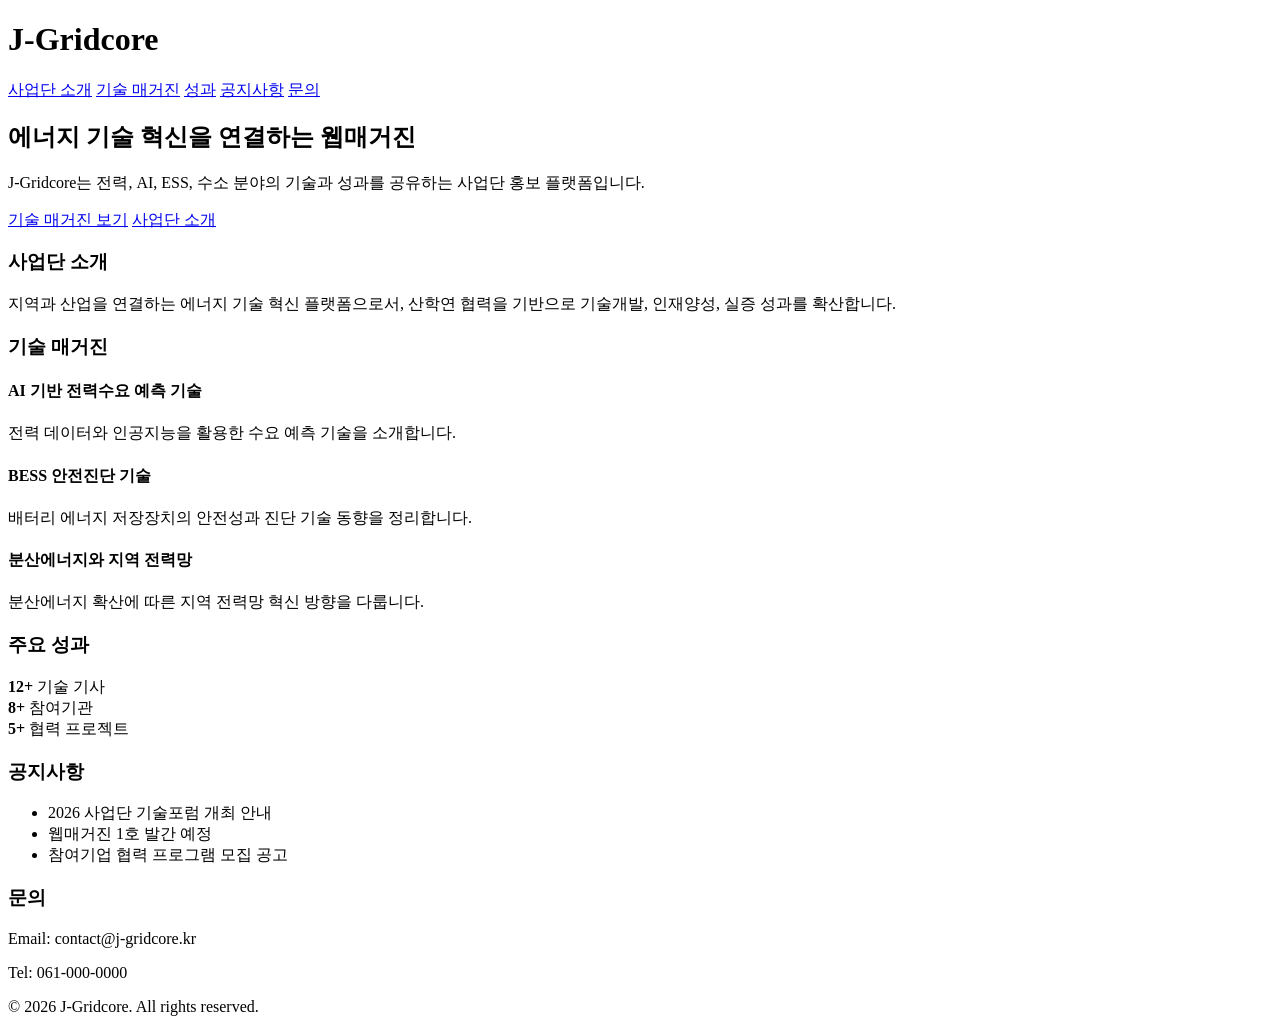
==== index.html @ 1a1f32cd "Create index.html" ====
<!DOCTYPE html>
<html lang="ko">
<head>
  <meta charset="UTF-8" />
  <meta name="viewport" content="width=device-width, initial-scale=1.0" />
  <title>J-Gridcore</title>
  <link rel="stylesheet" href="style.css" />
</head>
<body>
  <header class="site-header">
    <div class="container">
      <h1 class="logo">J-Gridcore</h1>
      <nav class="nav">
        <a href="#about">사업단 소개</a>
        <a href="#magazine">기술 매거진</a>
        <a href="#performance">성과</a>
        <a href="#notice">공지사항</a>
        <a href="#contact">문의</a>
      </nav>
    </div>
  </header>

  <section class="hero">
    <div class="container">
      <h2>에너지 기술 혁신을 연결하는 웹매거진</h2>
      <p>
        J-Gridcore는 전력, AI, ESS, 수소 분야의 기술과 성과를 공유하는
        사업단 홍보 플랫폼입니다.
      </p>
      <div class="hero-buttons">
        <a href="#magazine" class="btn">기술 매거진 보기</a>
        <a href="#about" class="btn btn-outline">사업단 소개</a>
      </div>
    </div>
  </section>

  <section id="about" class="section">
    <div class="container">
      <h3>사업단 소개</h3>
      <p>
        지역과 산업을 연결하는 에너지 기술 혁신 플랫폼으로서,
        산학연 협력을 기반으로 기술개발, 인재양성, 실증 성과를 확산합니다.
      </p>
    </div>
  </section>

  <section id="magazine" class="section gray">
    <div class="container">
      <h3>기술 매거진</h3>
      <div class="card-grid">
        <article class="card">
          <h4>AI 기반 전력수요 예측 기술</h4>
          <p>전력 데이터와 인공지능을 활용한 수요 예측 기술을 소개합니다.</p>
        </article>
        <article class="card">
          <h4>BESS 안전진단 기술</h4>
          <p>배터리 에너지 저장장치의 안전성과 진단 기술 동향을 정리합니다.</p>
        </article>
        <article class="card">
          <h4>분산에너지와 지역 전력망</h4>
          <p>분산에너지 확산에 따른 지역 전력망 혁신 방향을 다룹니다.</p>
        </article>
      </div>
    </div>
  </section>

  <section id="performance" class="section">
    <div class="container">
      <h3>주요 성과</h3>
      <div class="stats">
        <div class="stat">
          <strong>12+</strong>
          <span>기술 기사</span>
        </div>
        <div class="stat">
          <strong>8+</strong>
          <span>참여기관</span>
        </div>
        <div class="stat">
          <strong>5+</strong>
          <span>협력 프로젝트</span>
        </div>
      </div>
    </div>
  </section>

  <section id="notice" class="section gray">
    <div class="container">
      <h3>공지사항</h3>
      <ul class="notice-list">
        <li>2026 사업단 기술포럼 개최 안내</li>
        <li>웹매거진 1호 발간 예정</li>
        <li>참여기업 협력 프로그램 모집 공고</li>
      </ul>
    </div>
  </section>

  <section id="contact" class="section">
    <div class="container">
      <h3>문의</h3>
      <p>Email: contact@j-gridcore.kr</p>
      <p>Tel: 061-000-0000</p>
    </div>
  </section>

  <footer class="site-footer">
    <div class="container">
      <p>© 2026 J-Gridcore. All rights reserved.</p>
    </div>
  </footer>

  <script src="script.js"></script>
</body>
</html>
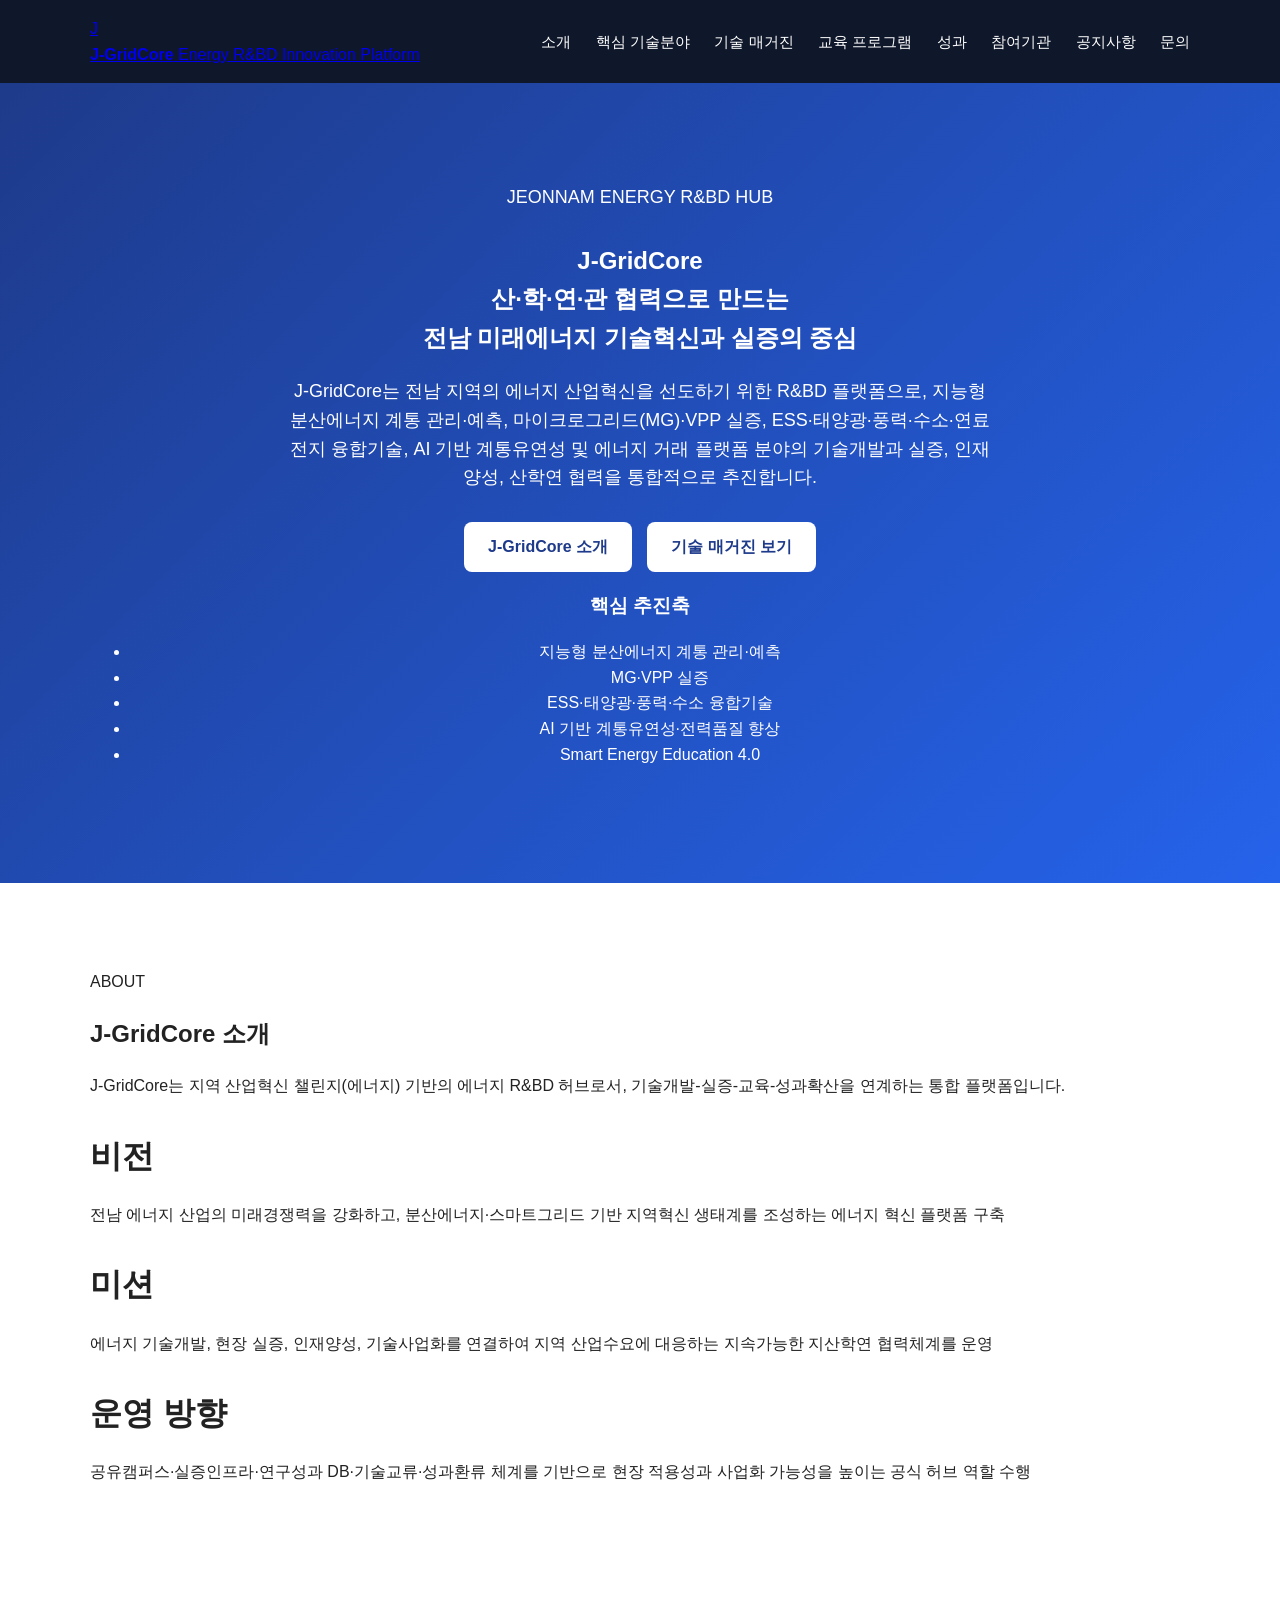
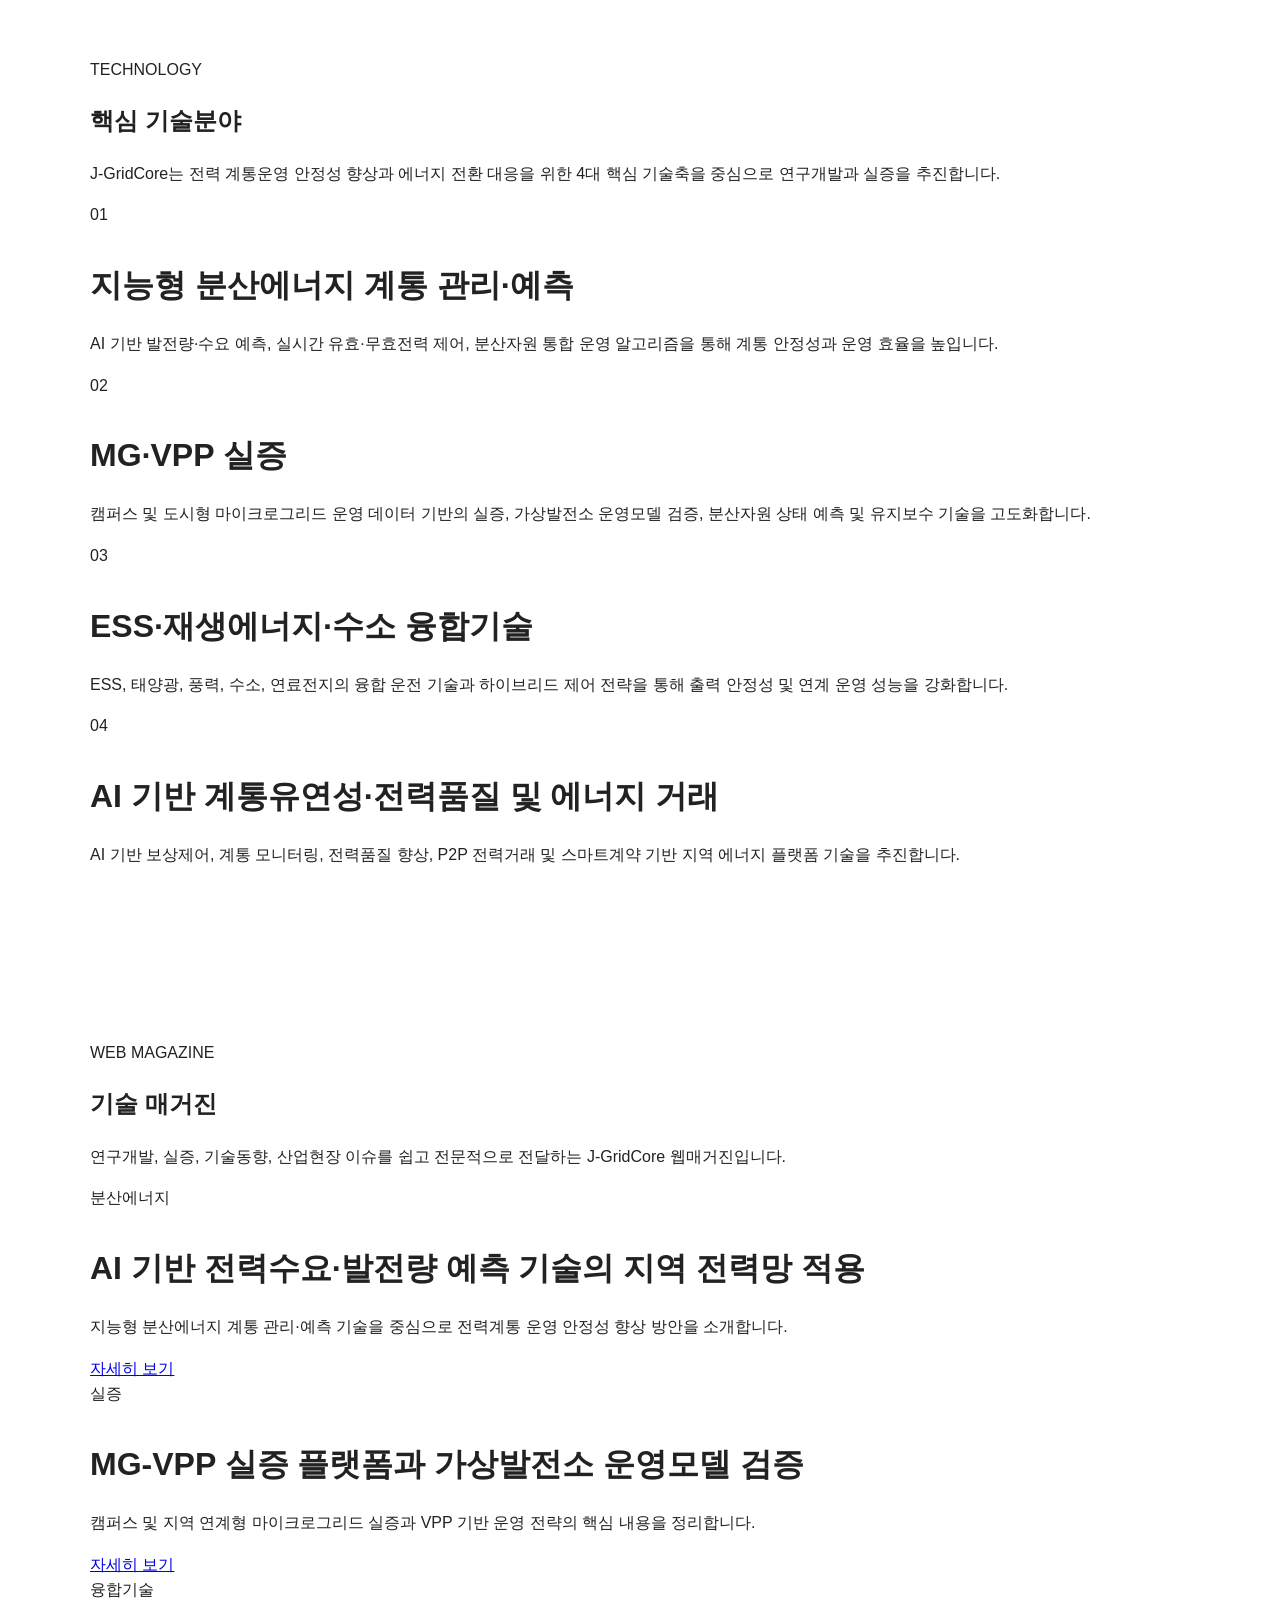
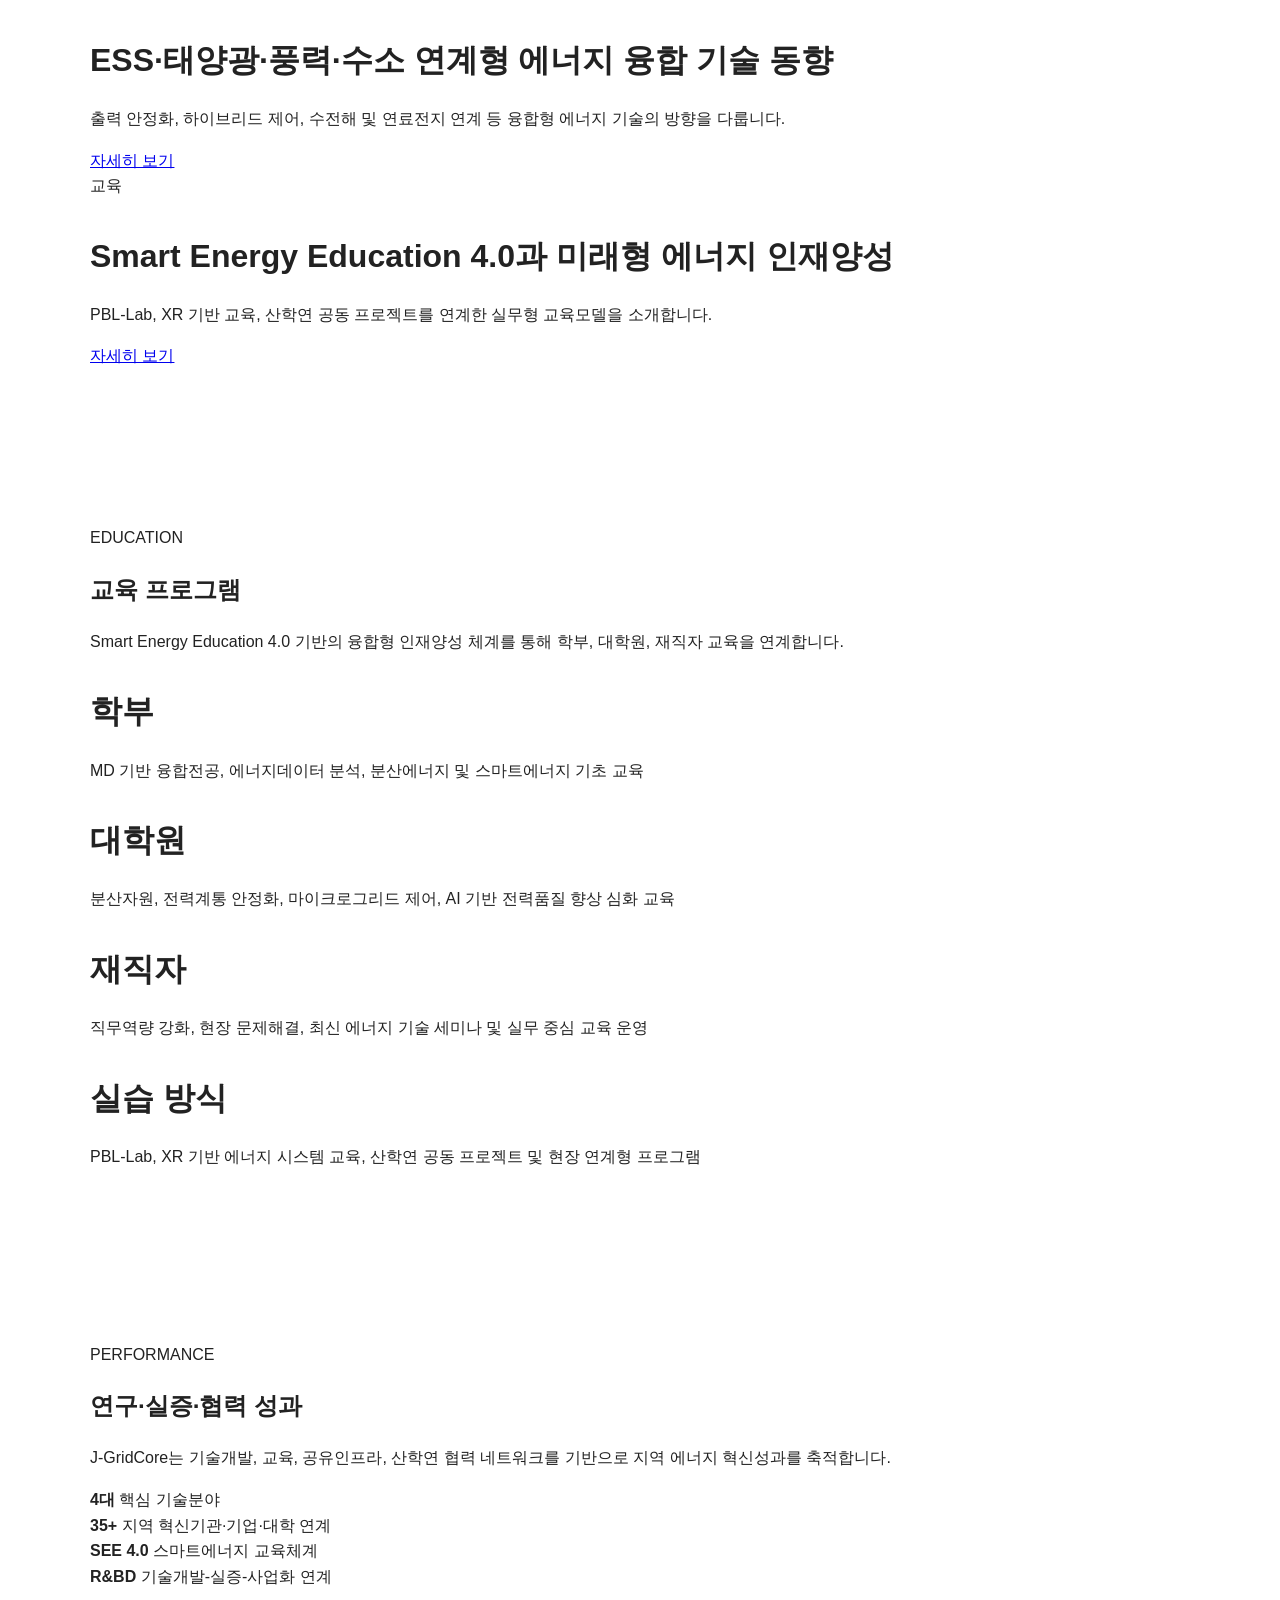
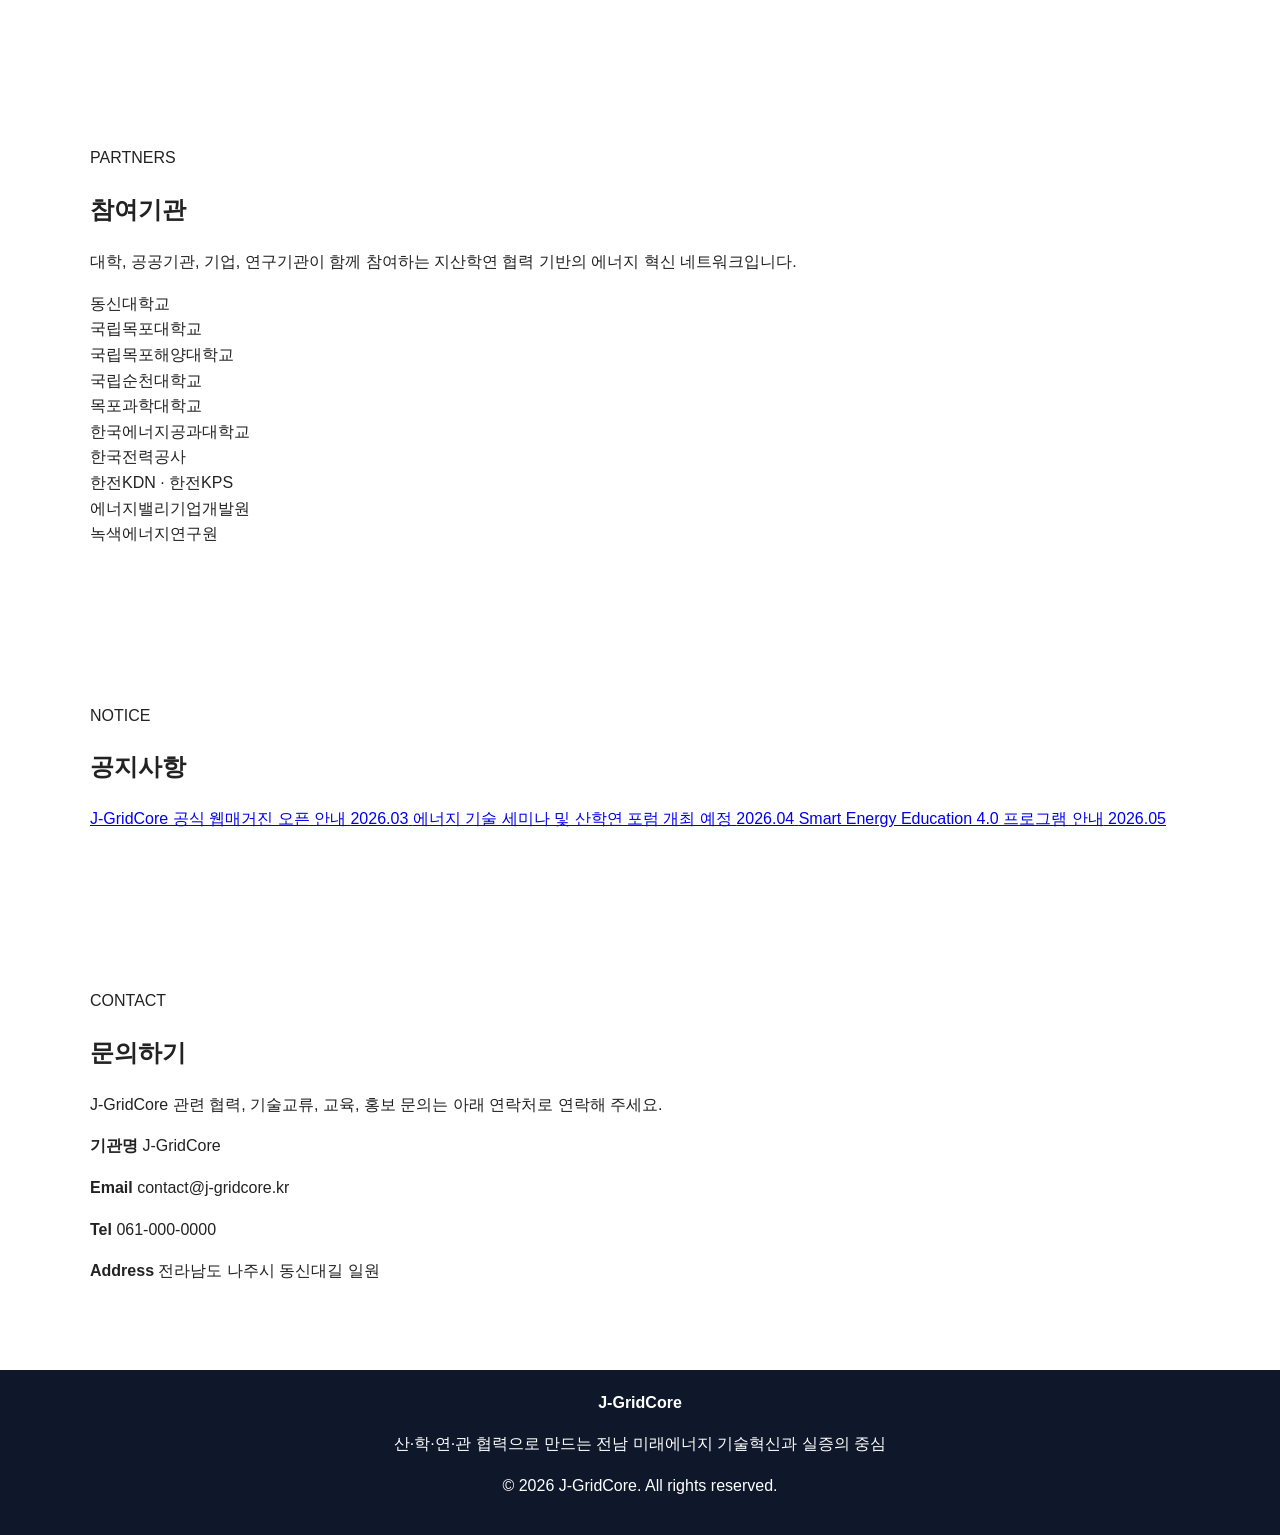
==== commit bb7c2e49: "Update index.html" ====
--- a/index.html
+++ b/index.html
@@ -3,112 +3,357 @@
 <head>
   <meta charset="UTF-8" />
   <meta name="viewport" content="width=device-width, initial-scale=1.0" />
-  <title>J-Gridcore</title>
+  <title>J-GridCore</title>
+  <meta
+    name="description"
+    content="J-GridCore는 산·학·연·관 협력으로 전남 미래에너지 기술혁신과 실증을 추진하는 에너지 R&BD 혁신 플랫폼입니다."
+  />
   <link rel="stylesheet" href="style.css" />
 </head>
 <body>
   <header class="site-header">
-    <div class="container">
-      <h1 class="logo">J-Gridcore</h1>
+    <div class="container header-inner">
+      <a href="#" class="brand">
+        <span class="brand-mark">J</span>
+        <div class="brand-text">
+          <strong>J-GridCore</strong>
+          <span>Energy R&BD Innovation Platform</span>
+        </div>
+      </a>
+
       <nav class="nav">
-        <a href="#about">사업단 소개</a>
+        <a href="#about">소개</a>
+        <a href="#technology">핵심 기술분야</a>
         <a href="#magazine">기술 매거진</a>
+        <a href="#education">교육 프로그램</a>
         <a href="#performance">성과</a>
+        <a href="#partners">참여기관</a>
         <a href="#notice">공지사항</a>
         <a href="#contact">문의</a>
       </nav>
     </div>
   </header>
 
-  <section class="hero">
-    <div class="container">
-      <h2>에너지 기술 혁신을 연결하는 웹매거진</h2>
-      <p>
-        J-Gridcore는 전력, AI, ESS, 수소 분야의 기술과 성과를 공유하는
-        사업단 홍보 플랫폼입니다.
-      </p>
-      <div class="hero-buttons">
-        <a href="#magazine" class="btn">기술 매거진 보기</a>
-        <a href="#about" class="btn btn-outline">사업단 소개</a>
-      </div>
-    </div>
-  </section>
-
-  <section id="about" class="section">
-    <div class="container">
-      <h3>사업단 소개</h3>
-      <p>
-        지역과 산업을 연결하는 에너지 기술 혁신 플랫폼으로서,
-        산학연 협력을 기반으로 기술개발, 인재양성, 실증 성과를 확산합니다.
-      </p>
-    </div>
-  </section>
-
-  <section id="magazine" class="section gray">
-    <div class="container">
-      <h3>기술 매거진</h3>
-      <div class="card-grid">
-        <article class="card">
-          <h4>AI 기반 전력수요 예측 기술</h4>
-          <p>전력 데이터와 인공지능을 활용한 수요 예측 기술을 소개합니다.</p>
-        </article>
-        <article class="card">
-          <h4>BESS 안전진단 기술</h4>
-          <p>배터리 에너지 저장장치의 안전성과 진단 기술 동향을 정리합니다.</p>
-        </article>
-        <article class="card">
-          <h4>분산에너지와 지역 전력망</h4>
-          <p>분산에너지 확산에 따른 지역 전력망 혁신 방향을 다룹니다.</p>
-        </article>
-      </div>
-    </div>
-  </section>
-
-  <section id="performance" class="section">
-    <div class="container">
-      <h3>주요 성과</h3>
-      <div class="stats">
-        <div class="stat">
-          <strong>12+</strong>
-          <span>기술 기사</span>
-        </div>
-        <div class="stat">
-          <strong>8+</strong>
-          <span>참여기관</span>
-        </div>
-        <div class="stat">
-          <strong>5+</strong>
-          <span>협력 프로젝트</span>
-        </div>
-      </div>
-    </div>
-  </section>
-
-  <section id="notice" class="section gray">
-    <div class="container">
-      <h3>공지사항</h3>
-      <ul class="notice-list">
-        <li>2026 사업단 기술포럼 개최 안내</li>
-        <li>웹매거진 1호 발간 예정</li>
-        <li>참여기업 협력 프로그램 모집 공고</li>
-      </ul>
-    </div>
-  </section>
-
-  <section id="contact" class="section">
-    <div class="container">
-      <h3>문의</h3>
-      <p>Email: contact@j-gridcore.kr</p>
-      <p>Tel: 061-000-0000</p>
-    </div>
-  </section>
+  <main>
+    <section class="hero">
+      <div class="container hero-grid">
+        <div class="hero-copy">
+          <p class="eyebrow">JEONNAM ENERGY R&BD HUB</p>
+          <h1>
+            <span>J-GridCore</span><br />
+            산·학·연·관 협력으로 만드는<br />
+            전남 미래에너지 기술혁신과 실증의 중심
+          </h1>
+          <p class="hero-desc">
+            J-GridCore는 전남 지역의 에너지 산업혁신을 선도하기 위한 R&BD 플랫폼으로,
+            지능형 분산에너지 계통 관리·예측, 마이크로그리드(MG)·VPP 실증,
+            ESS·태양광·풍력·수소·연료전지 융합기술, AI 기반 계통유연성 및 에너지 거래 플랫폼 분야의
+            기술개발과 실증, 인재양성, 산학연 협력을 통합적으로 추진합니다.
+          </p>
+
+          <div class="hero-buttons">
+            <a href="#about" class="btn btn-primary">J-GridCore 소개</a>
+            <a href="#magazine" class="btn btn-secondary">기술 매거진 보기</a>
+          </div>
+        </div>
+
+        <div class="hero-panel">
+          <div class="hero-card">
+            <h3>핵심 추진축</h3>
+            <ul>
+              <li>지능형 분산에너지 계통 관리·예측</li>
+              <li>MG·VPP 실증</li>
+              <li>ESS·태양광·풍력·수소 융합기술</li>
+              <li>AI 기반 계통유연성·전력품질 향상</li>
+              <li>Smart Energy Education 4.0</li>
+            </ul>
+          </div>
+        </div>
+      </div>
+    </section>
+
+    <section id="about" class="section">
+      <div class="container">
+        <div class="section-head">
+          <p class="section-label">ABOUT</p>
+          <h2>J-GridCore 소개</h2>
+          <p class="section-desc">
+            J-GridCore는 지역 산업혁신 챌린지(에너지) 기반의 에너지 R&BD 허브로서,
+            기술개발-실증-교육-성과확산을 연계하는 통합 플랫폼입니다.
+          </p>
+        </div>
+
+        <div class="about-grid">
+          <article class="info-card">
+            <h3>비전</h3>
+            <p>
+              전남 에너지 산업의 미래경쟁력을 강화하고, 분산에너지·스마트그리드 기반
+              지역혁신 생태계를 조성하는 에너지 혁신 플랫폼 구축
+            </p>
+          </article>
+
+          <article class="info-card">
+            <h3>미션</h3>
+            <p>
+              에너지 기술개발, 현장 실증, 인재양성, 기술사업화를 연결하여
+              지역 산업수요에 대응하는 지속가능한 지산학연 협력체계를 운영
+            </p>
+          </article>
+
+          <article class="info-card">
+            <h3>운영 방향</h3>
+            <p>
+              공유캠퍼스·실증인프라·연구성과 DB·기술교류·성과환류 체계를 기반으로
+              현장 적용성과 사업화 가능성을 높이는 공식 허브 역할 수행
+            </p>
+          </article>
+        </div>
+      </div>
+    </section>
+
+    <section id="technology" class="section section-muted">
+      <div class="container">
+        <div class="section-head">
+          <p class="section-label">TECHNOLOGY</p>
+          <h2>핵심 기술분야</h2>
+          <p class="section-desc">
+            J-GridCore는 전력 계통운영 안정성 향상과 에너지 전환 대응을 위한 4대 핵심 기술축을 중심으로
+            연구개발과 실증을 추진합니다.
+          </p>
+        </div>
+
+        <div class="tech-grid">
+          <article class="tech-card">
+            <span class="tech-number">01</span>
+            <h3>지능형 분산에너지 계통 관리·예측</h3>
+            <p>
+              AI 기반 발전량·수요 예측, 실시간 유효·무효전력 제어, 분산자원 통합 운영 알고리즘을 통해
+              계통 안정성과 운영 효율을 높입니다.
+            </p>
+          </article>
+
+          <article class="tech-card">
+            <span class="tech-number">02</span>
+            <h3>MG·VPP 실증</h3>
+            <p>
+              캠퍼스 및 도시형 마이크로그리드 운영 데이터 기반의 실증, 가상발전소 운영모델 검증,
+              분산자원 상태 예측 및 유지보수 기술을 고도화합니다.
+            </p>
+          </article>
+
+          <article class="tech-card">
+            <span class="tech-number">03</span>
+            <h3>ESS·재생에너지·수소 융합기술</h3>
+            <p>
+              ESS, 태양광, 풍력, 수소, 연료전지의 융합 운전 기술과 하이브리드 제어 전략을 통해
+              출력 안정성 및 연계 운영 성능을 강화합니다.
+            </p>
+          </article>
+
+          <article class="tech-card">
+            <span class="tech-number">04</span>
+            <h3>AI 기반 계통유연성·전력품질 및 에너지 거래</h3>
+            <p>
+              AI 기반 보상제어, 계통 모니터링, 전력품질 향상, P2P 전력거래 및 스마트계약 기반
+              지역 에너지 플랫폼 기술을 추진합니다.
+            </p>
+          </article>
+        </div>
+      </div>
+    </section>
+
+    <section id="magazine" class="section">
+      <div class="container">
+        <div class="section-head">
+          <p class="section-label">WEB MAGAZINE</p>
+          <h2>기술 매거진</h2>
+          <p class="section-desc">
+            연구개발, 실증, 기술동향, 산업현장 이슈를 쉽고 전문적으로 전달하는 J-GridCore 웹매거진입니다.
+          </p>
+        </div>
+
+        <div class="article-grid">
+          <article class="article-card">
+            <span class="tag">분산에너지</span>
+            <h3>AI 기반 전력수요·발전량 예측 기술의 지역 전력망 적용</h3>
+            <p>
+              지능형 분산에너지 계통 관리·예측 기술을 중심으로 전력계통 운영 안정성 향상 방안을 소개합니다.
+            </p>
+            <a href="#">자세히 보기</a>
+          </article>
+
+          <article class="article-card">
+            <span class="tag">실증</span>
+            <h3>MG-VPP 실증 플랫폼과 가상발전소 운영모델 검증</h3>
+            <p>
+              캠퍼스 및 지역 연계형 마이크로그리드 실증과 VPP 기반 운영 전략의 핵심 내용을 정리합니다.
+            </p>
+            <a href="#">자세히 보기</a>
+          </article>
+
+          <article class="article-card">
+            <span class="tag">융합기술</span>
+            <h3>ESS·태양광·풍력·수소 연계형 에너지 융합 기술 동향</h3>
+            <p>
+              출력 안정화, 하이브리드 제어, 수전해 및 연료전지 연계 등 융합형 에너지 기술의 방향을 다룹니다.
+            </p>
+            <a href="#">자세히 보기</a>
+          </article>
+
+          <article class="article-card">
+            <span class="tag">교육</span>
+            <h3>Smart Energy Education 4.0과 미래형 에너지 인재양성</h3>
+            <p>
+              PBL-Lab, XR 기반 교육, 산학연 공동 프로젝트를 연계한 실무형 교육모델을 소개합니다.
+            </p>
+            <a href="#">자세히 보기</a>
+          </article>
+        </div>
+      </div>
+    </section>
+
+    <section id="education" class="section section-muted">
+      <div class="container">
+        <div class="section-head">
+          <p class="section-label">EDUCATION</p>
+          <h2>교육 프로그램</h2>
+          <p class="section-desc">
+            Smart Energy Education 4.0 기반의 융합형 인재양성 체계를 통해 학부, 대학원, 재직자 교육을 연계합니다.
+          </p>
+        </div>
+
+        <div class="education-grid">
+          <article class="program-card">
+            <h3>학부</h3>
+            <p>MD 기반 융합전공, 에너지데이터 분석, 분산에너지 및 스마트에너지 기초 교육</p>
+          </article>
+
+          <article class="program-card">
+            <h3>대학원</h3>
+            <p>분산자원, 전력계통 안정화, 마이크로그리드 제어, AI 기반 전력품질 향상 심화 교육</p>
+          </article>
+
+          <article class="program-card">
+            <h3>재직자</h3>
+            <p>직무역량 강화, 현장 문제해결, 최신 에너지 기술 세미나 및 실무 중심 교육 운영</p>
+          </article>
+
+          <article class="program-card">
+            <h3>실습 방식</h3>
+            <p>PBL-Lab, XR 기반 에너지 시스템 교육, 산학연 공동 프로젝트 및 현장 연계형 프로그램</p>
+          </article>
+        </div>
+      </div>
+    </section>
+
+    <section id="performance" class="section">
+      <div class="container">
+        <div class="section-head">
+          <p class="section-label">PERFORMANCE</p>
+          <h2>연구·실증·협력 성과</h2>
+          <p class="section-desc">
+            J-GridCore는 기술개발, 교육, 공유인프라, 산학연 협력 네트워크를 기반으로 지역 에너지 혁신성과를 축적합니다.
+          </p>
+        </div>
+
+        <div class="stats-grid">
+          <div class="stat-card">
+            <strong>4대</strong>
+            <span>핵심 기술분야</span>
+          </div>
+          <div class="stat-card">
+            <strong>35+</strong>
+            <span>지역 혁신기관·기업·대학 연계</span>
+          </div>
+          <div class="stat-card">
+            <strong>SEE 4.0</strong>
+            <span>스마트에너지 교육체계</span>
+          </div>
+          <div class="stat-card">
+            <strong>R&BD</strong>
+            <span>기술개발-실증-사업화 연계</span>
+          </div>
+        </div>
+      </div>
+    </section>
+
+    <section id="partners" class="section section-muted">
+      <div class="container">
+        <div class="section-head">
+          <p class="section-label">PARTNERS</p>
+          <h2>참여기관</h2>
+          <p class="section-desc">
+            대학, 공공기관, 기업, 연구기관이 함께 참여하는 지산학연 협력 기반의 에너지 혁신 네트워크입니다.
+          </p>
+        </div>
+
+        <div class="partner-grid">
+          <div class="partner-card">동신대학교</div>
+          <div class="partner-card">국립목포대학교</div>
+          <div class="partner-card">국립목포해양대학교</div>
+          <div class="partner-card">국립순천대학교</div>
+          <div class="partner-card">목포과학대학교</div>
+          <div class="partner-card">한국에너지공과대학교</div>
+          <div class="partner-card">한국전력공사</div>
+          <div class="partner-card">한전KDN · 한전KPS</div>
+          <div class="partner-card">에너지밸리기업개발원</div>
+          <div class="partner-card">녹색에너지연구원</div>
+        </div>
+      </div>
+    </section>
+
+    <section id="notice" class="section">
+      <div class="container">
+        <div class="section-head">
+          <p class="section-label">NOTICE</p>
+          <h2>공지사항</h2>
+        </div>
+
+        <div class="notice-board">
+          <a href="#" class="notice-item">
+            <span class="notice-title">J-GridCore 공식 웹매거진 오픈 안내</span>
+            <span class="notice-date">2026.03</span>
+          </a>
+          <a href="#" class="notice-item">
+            <span class="notice-title">에너지 기술 세미나 및 산학연 포럼 개최 예정</span>
+            <span class="notice-date">2026.04</span>
+          </a>
+          <a href="#" class="notice-item">
+            <span class="notice-title">Smart Energy Education 4.0 프로그램 안내</span>
+            <span class="notice-date">2026.05</span>
+          </a>
+        </div>
+      </div>
+    </section>
+
+    <section id="contact" class="section section-contact">
+      <div class="container contact-grid">
+        <div>
+          <p class="section-label">CONTACT</p>
+          <h2>문의하기</h2>
+          <p class="section-desc">
+            J-GridCore 관련 협력, 기술교류, 교육, 홍보 문의는 아래 연락처로 연락해 주세요.
+          </p>
+        </div>
+
+        <div class="contact-card">
+          <p><strong>기관명</strong> J-GridCore</p>
+          <p><strong>Email</strong> contact@j-gridcore.kr</p>
+          <p><strong>Tel</strong> 061-000-0000</p>
+          <p><strong>Address</strong> 전라남도 나주시 동신대길 일원</p>
+        </div>
+      </div>
+    </section>
+  </main>
 
   <footer class="site-footer">
-    <div class="container">
-      <p>© 2026 J-Gridcore. All rights reserved.</p>
+    <div class="container footer-inner">
+      <div>
+        <strong>J-GridCore</strong>
+        <p>산·학·연·관 협력으로 만드는 전남 미래에너지 기술혁신과 실증의 중심</p>
+      </div>
+      <p>© 2026 J-GridCore. All rights reserved.</p>
     </div>
   </footer>
-
-  <script src="script.js"></script>
 </body>
 </html>
--- a/style.css
+++ b/style.css
@@ -0,0 +1,138 @@
+* {
+  box-sizing: border-box;
+}
+
+body {
+  margin: 0;
+  font-family: Arial, sans-serif;
+  line-height: 1.6;
+  color: #222;
+  background: #ffffff;
+}
+
+.container {
+  width: 90%;
+  max-width: 1100px;
+  margin: 0 auto;
+}
+
+.site-header {
+  background: #0f172a;
+  color: white;
+  padding: 16px 0;
+}
+
+.site-header .container {
+  display: flex;
+  justify-content: space-between;
+  align-items: center;
+}
+
+.logo {
+  margin: 0;
+  font-size: 28px;
+}
+
+.nav a {
+  color: white;
+  text-decoration: none;
+  margin-left: 20px;
+  font-size: 15px;
+}
+
+.hero {
+  background: linear-gradient(135deg, #1e3a8a, #2563eb);
+  color: white;
+  padding: 100px 0;
+  text-align: center;
+}
+
+.hero h2 {
+  font-size: 42px;
+  margin-bottom: 20px;
+}
+
+.hero p {
+  max-width: 700px;
+  margin: 0 auto 30px;
+  font-size: 18px;
+}
+
+.hero-buttons {
+  display: flex;
+  gap: 15px;
+  justify-content: center;
+}
+
+.btn {
+  display: inline-block;
+  background: white;
+  color: #1e3a8a;
+  padding: 12px 24px;
+  border-radius: 8px;
+  text-decoration: none;
+  font-weight: bold;
+}
+
+.btn-outline {
+  background: transparent;
+  color: white;
+  border: 2px solid white;
+}
+
+.section {
+  padding: 70px 0;
+}
+
+.section h3 {
+  font-size: 32px;
+  margin-bottom: 20px;
+}
+
+.gray {
+  background: #f8fafc;
+}
+
+.card-grid {
+  display: grid;
+  grid-template-columns: repeat(auto-fit, minmax(250px, 1fr));
+  gap: 20px;
+}
+
+.card {
+  background: white;
+  border: 1px solid #e5e7eb;
+  border-radius: 12px;
+  padding: 24px;
+}
+
+.stats {
+  display: flex;
+  gap: 30px;
+  flex-wrap: wrap;
+}
+
+.stat {
+  background: #eff6ff;
+  padding: 24px;
+  border-radius: 12px;
+  min-width: 180px;
+  text-align: center;
+}
+
+.stat strong {
+  display: block;
+  font-size: 32px;
+  color: #1d4ed8;
+}
+
+.notice-list {
+  padding-left: 20px;
+}
+
+.site-footer {
+  background: #0f172a;
+  color: white;
+  text-align: center;
+  padding: 20px 0;
+}
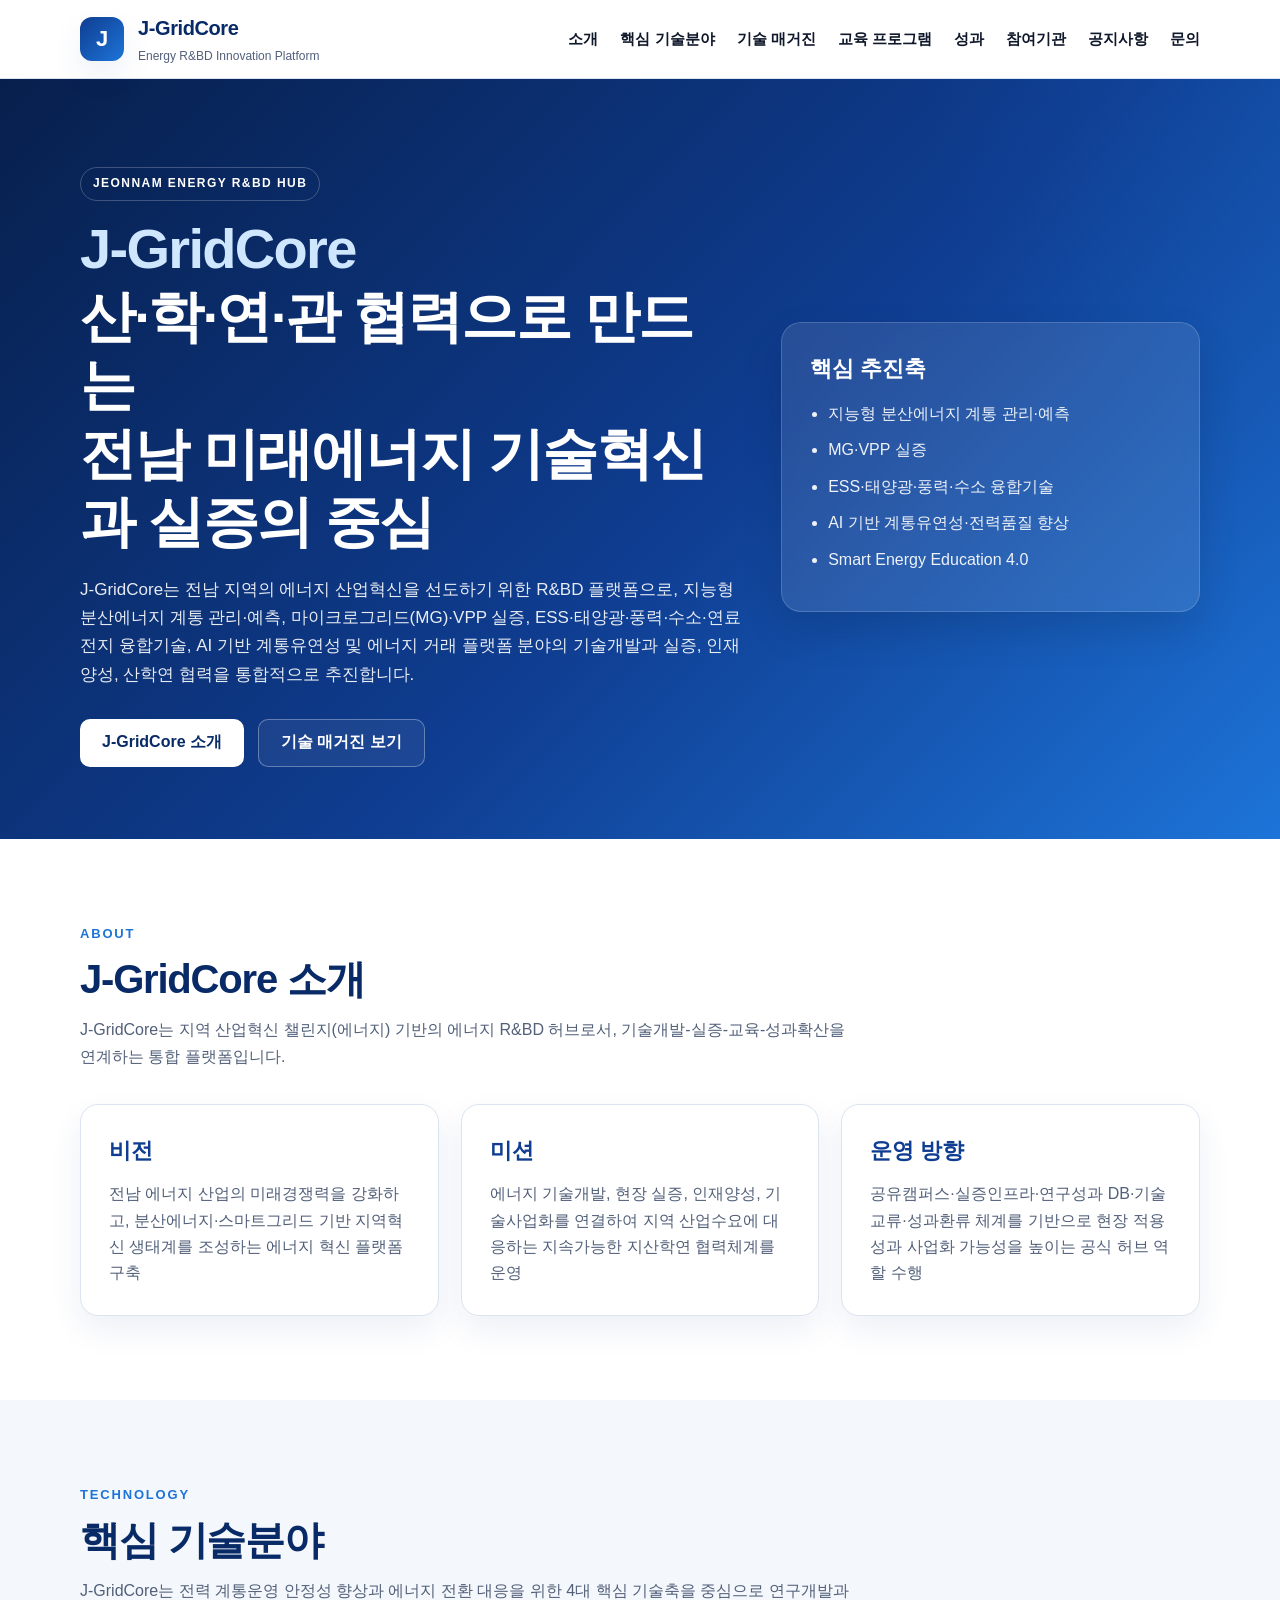
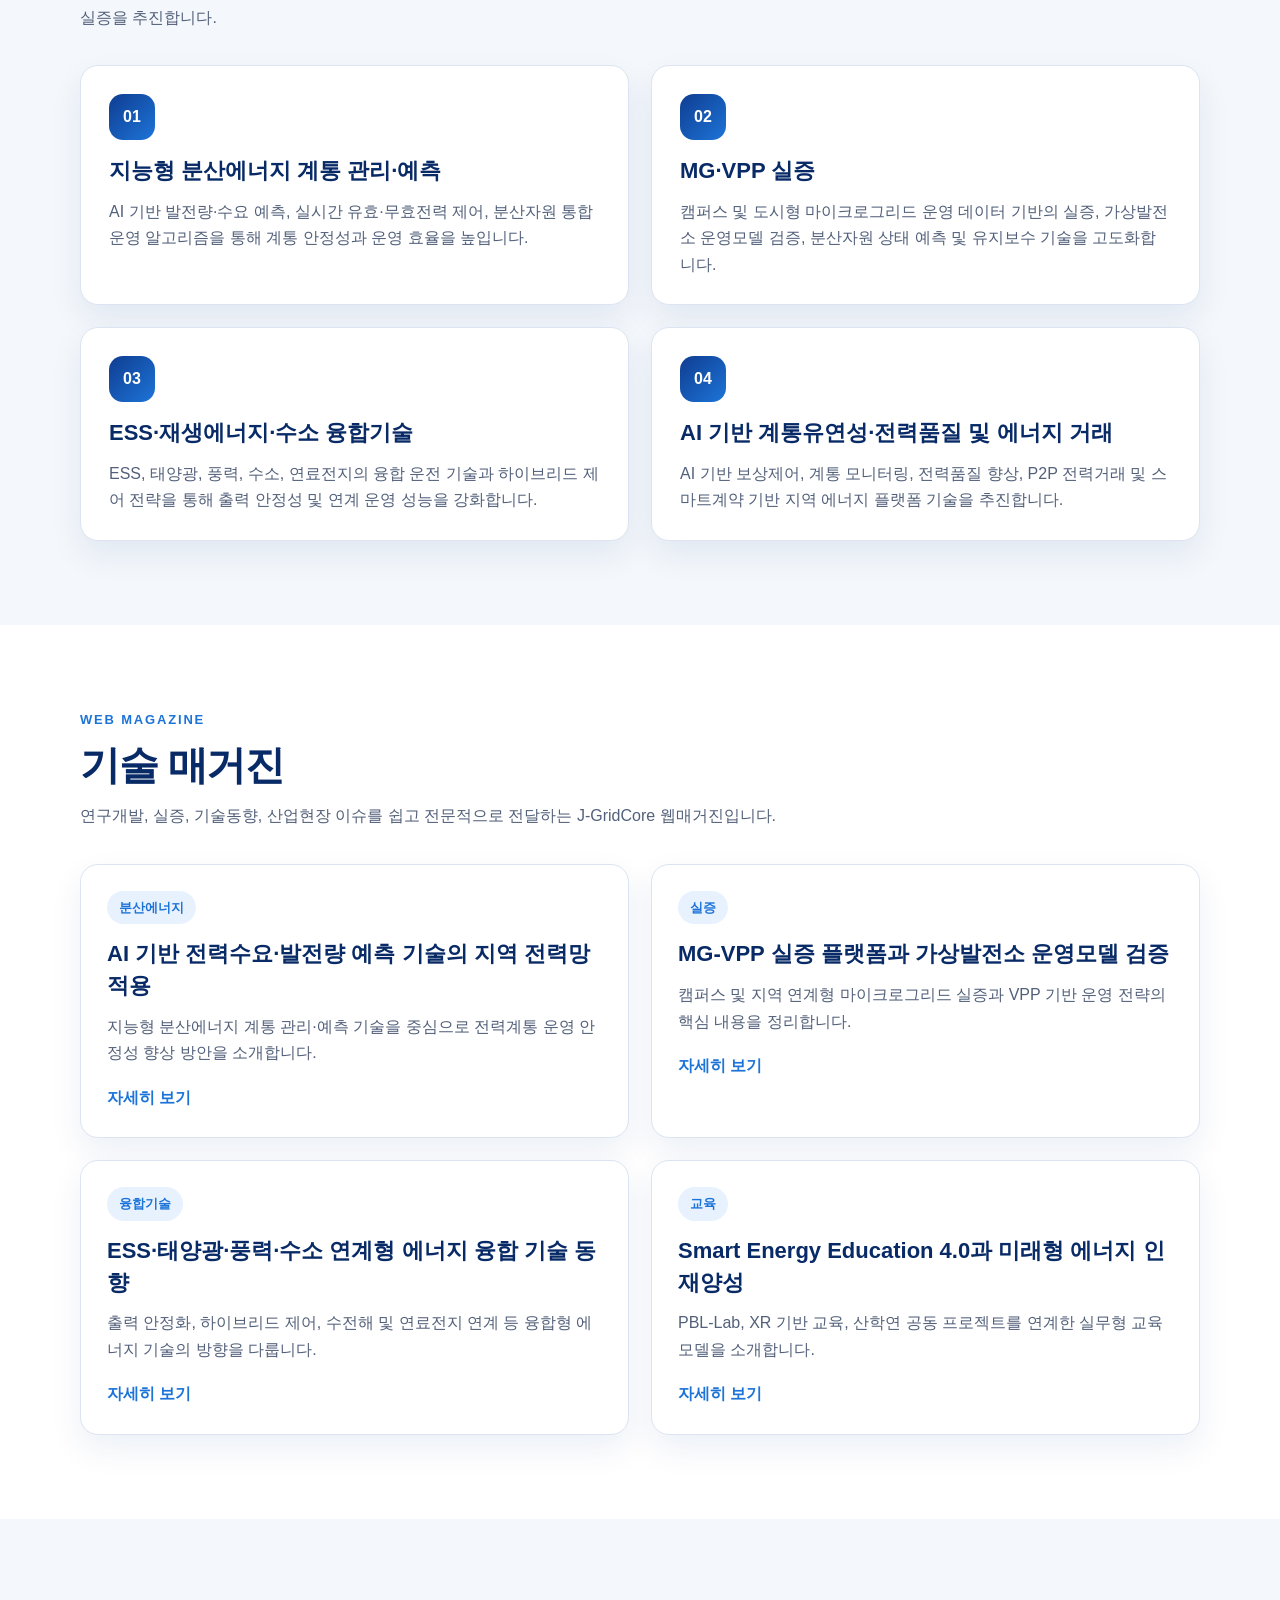
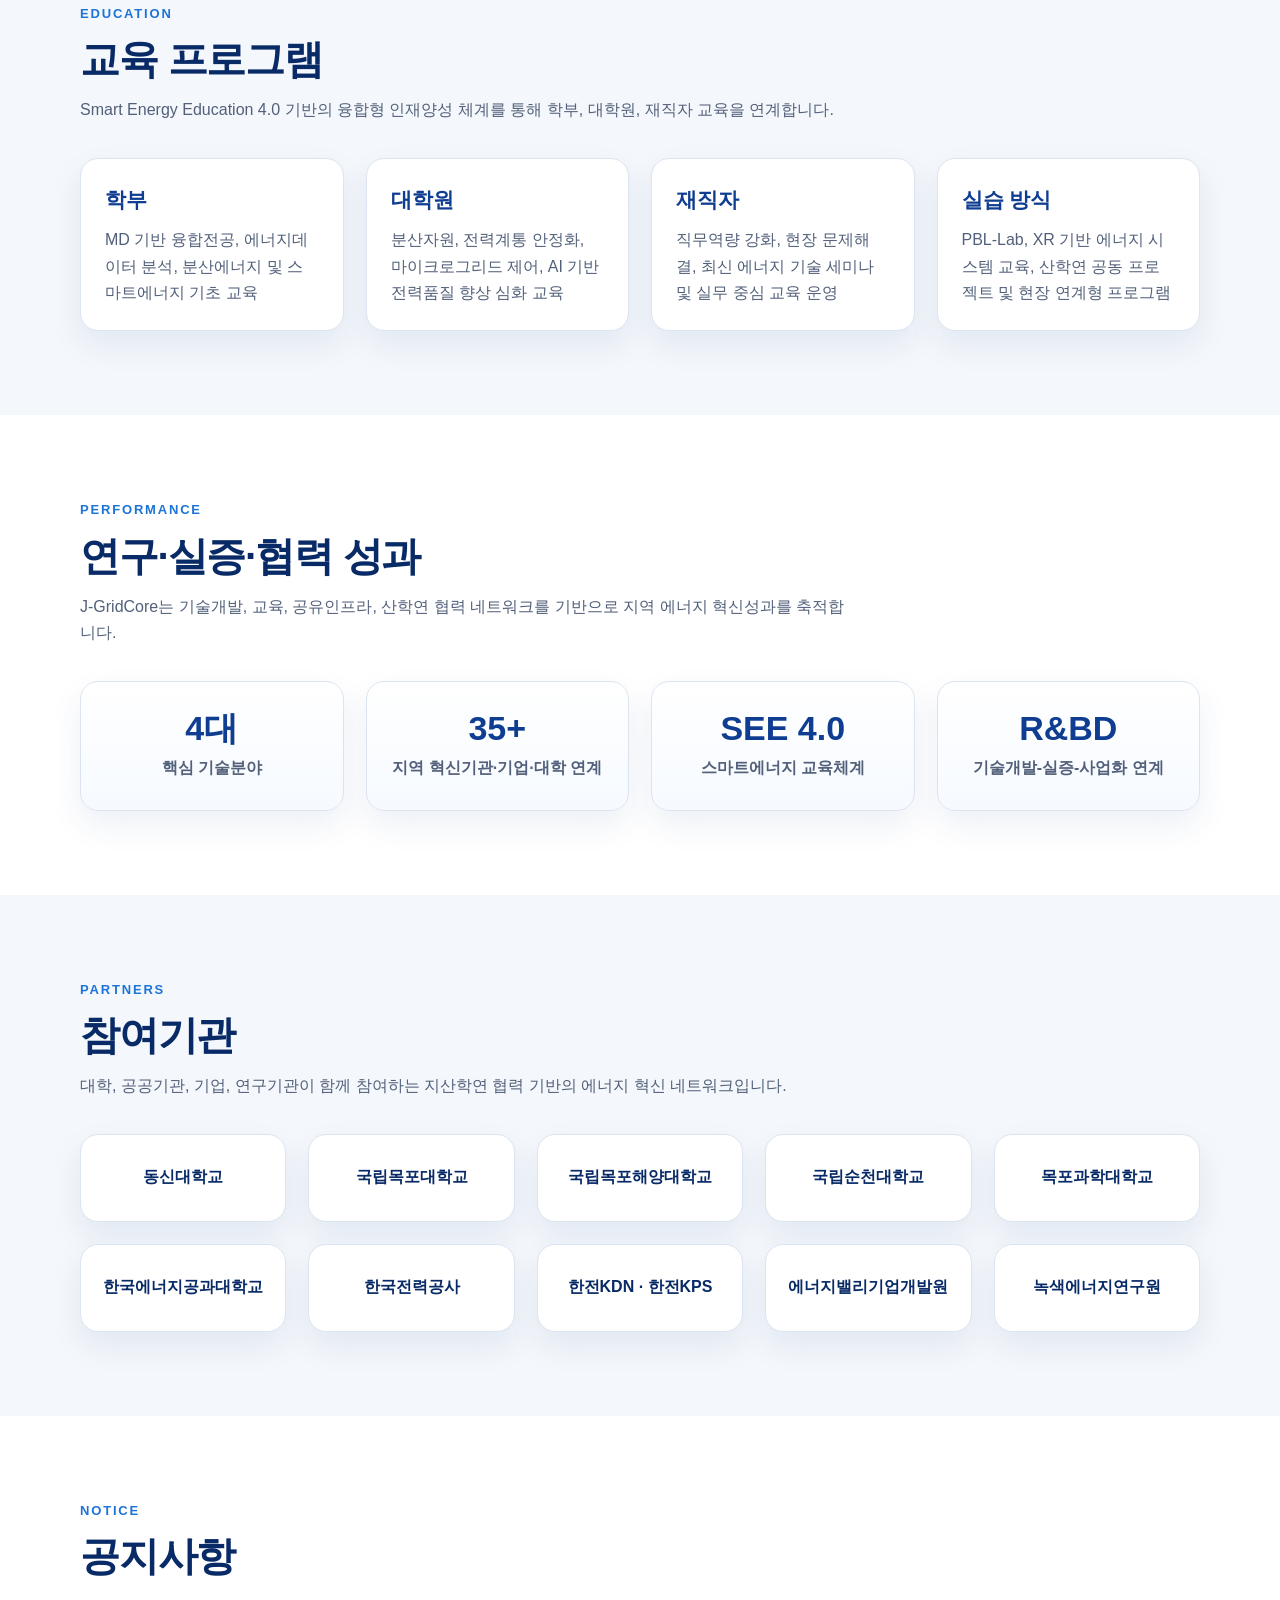
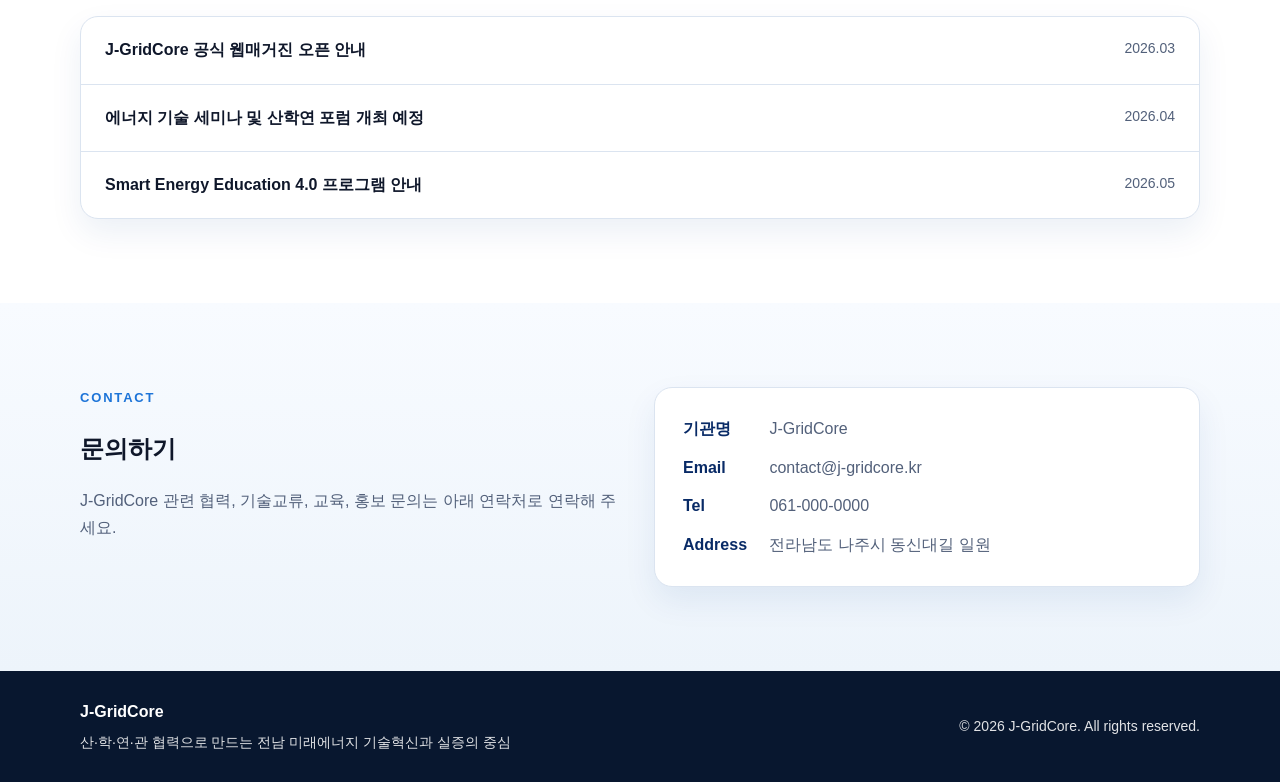
==== commit adaf1bdd: "Update index.html" ====
--- a/index.html
+++ b/index.html
@@ -24,11 +24,11 @@
       <nav class="nav">
         <a href="#about">소개</a>
         <a href="#technology">핵심 기술분야</a>
-        <a href="#magazine">기술 매거진</a>
+        <a href="magazine.html">기술 매거진</a>
         <a href="#education">교육 프로그램</a>
         <a href="#performance">성과</a>
         <a href="#partners">참여기관</a>
-        <a href="#notice">공지사항</a>
+        <a href="notice.html">공지사항</a>
         <a href="#contact">문의</a>
       </nav>
     </div>
@@ -53,7 +53,7 @@
 
           <div class="hero-buttons">
             <a href="#about" class="btn btn-primary">J-GridCore 소개</a>
-            <a href="#magazine" class="btn btn-secondary">기술 매거진 보기</a>
+            <a href="magazine.html" class="btn btn-secondary">기술 매거진 보기</a>
           </div>
         </div>
 
--- a/style.css
+++ b/style.css
@@ -2,137 +2,677 @@
   box-sizing: border-box;
 }
 
+:root {
+  --bg: #f4f7fb;
+  --white: #ffffff;
+  --text: #0f172a;
+  --muted: #52607a;
+  --line: #dbe4f0;
+  --primary: #0f3d91;
+  --primary-dark: #082a66;
+  --secondary: #1d74d8;
+  --accent: #17a2b8;
+  --soft: #eef4fb;
+  --shadow: 0 14px 32px rgba(15, 61, 145, 0.08);
+}
+
+html {
+  scroll-behavior: smooth;
+}
+
 body {
   margin: 0;
-  font-family: Arial, sans-serif;
-  line-height: 1.6;
-  color: #222;
-  background: #ffffff;
+  font-family: "Segoe UI", "Apple SD Gothic Neo", "Malgun Gothic", Arial, sans-serif;
+  color: var(--text);
+  background: var(--white);
+  line-height: 1.65;
+}
+
+a {
+  color: inherit;
+  text-decoration: none;
+}
+
+img {
+  max-width: 100%;
+  display: block;
 }
 
 .container {
-  width: 90%;
-  max-width: 1100px;
+  width: min(1120px, 92%);
   margin: 0 auto;
 }
 
 .site-header {
-  background: #0f172a;
-  color: white;
-  padding: 16px 0;
-}
-
-.site-header .container {
-  display: flex;
+  position: sticky;
+  top: 0;
+  z-index: 1000;
+  background: rgba(255, 255, 255, 0.96);
+  backdrop-filter: blur(10px);
+  border-bottom: 1px solid var(--line);
+}
+
+.header-inner {
+  display: flex;
+  align-items: center;
   justify-content: space-between;
-  align-items: center;
-}
-
-.logo {
-  margin: 0;
-  font-size: 28px;
+  min-height: 78px;
+  gap: 24px;
+}
+
+.brand {
+  display: flex;
+  align-items: center;
+  gap: 14px;
+}
+
+.brand-mark {
+  width: 44px;
+  height: 44px;
+  border-radius: 12px;
+  display: inline-flex;
+  align-items: center;
+  justify-content: center;
+  background: linear-gradient(135deg, var(--primary), var(--secondary));
+  color: #fff;
+  font-size: 22px;
+  font-weight: 800;
+  box-shadow: var(--shadow);
+}
+
+.brand-text {
+  display: flex;
+  flex-direction: column;
+  gap: 2px;
+}
+
+.brand-text strong {
+  font-size: 20px;
+  color: var(--primary-dark);
+  letter-spacing: -0.02em;
+}
+
+.brand-text span {
+  font-size: 12px;
+  color: var(--muted);
+}
+
+.nav {
+  display: flex;
+  align-items: center;
+  gap: 22px;
+  flex-wrap: wrap;
 }
 
 .nav a {
-  color: white;
-  text-decoration: none;
-  margin-left: 20px;
   font-size: 15px;
+  color: var(--text);
+  font-weight: 600;
+  transition: color 0.2s ease;
+}
+
+.nav a:hover {
+  color: var(--secondary);
 }
 
 .hero {
-  background: linear-gradient(135deg, #1e3a8a, #2563eb);
-  color: white;
-  padding: 100px 0;
+  background:
+    radial-gradient(circle at top right, rgba(29, 116, 216, 0.12), transparent 24%),
+    linear-gradient(135deg, #071f4c 0%, #0f3d91 55%, #1d74d8 100%);
+  color: #fff;
+  padding: 88px 0 72px;
+}
+
+.hero-grid {
+  display: grid;
+  grid-template-columns: 1.35fr 0.85fr;
+  gap: 36px;
+  align-items: center;
+}
+
+.eyebrow {
+  display: inline-block;
+  margin: 0 0 14px;
+  padding: 6px 12px;
+  border: 1px solid rgba(255, 255, 255, 0.22);
+  border-radius: 999px;
+  font-size: 12px;
+  letter-spacing: 0.12em;
+  font-weight: 700;
+}
+
+.hero h1 {
+  margin: 0 0 20px;
+  font-size: clamp(34px, 5vw, 56px);
+  line-height: 1.22;
+  letter-spacing: -0.03em;
+}
+
+.hero h1 span {
+  color: #cfe6ff;
+}
+
+.hero-desc {
+  max-width: 760px;
+  margin: 0;
+  font-size: 17px;
+  color: rgba(255, 255, 255, 0.9);
+}
+
+.hero-buttons {
+  display: flex;
+  gap: 14px;
+  flex-wrap: wrap;
+  margin-top: 30px;
+}
+
+.btn {
+  display: inline-flex;
+  align-items: center;
+  justify-content: center;
+  min-height: 48px;
+  padding: 0 22px;
+  border-radius: 10px;
+  font-weight: 700;
+  transition: transform 0.2s ease, opacity 0.2s ease, background 0.2s ease;
+}
+
+.btn:hover {
+  transform: translateY(-1px);
+}
+
+.btn-primary {
+  background: #fff;
+  color: var(--primary-dark);
+}
+
+.btn-secondary {
+  border: 1px solid rgba(255, 255, 255, 0.32);
+  color: #fff;
+  background: rgba(255, 255, 255, 0.06);
+}
+
+.hero-card {
+  background: rgba(255, 255, 255, 0.1);
+  border: 1px solid rgba(255, 255, 255, 0.16);
+  border-radius: 20px;
+  padding: 28px;
+  backdrop-filter: blur(8px);
+  box-shadow: 0 18px 40px rgba(0, 0, 0, 0.12);
+}
+
+.hero-card h3 {
+  margin-top: 0;
+  margin-bottom: 14px;
+  font-size: 22px;
+}
+
+.hero-card ul {
+  margin: 0;
+  padding-left: 18px;
+}
+
+.hero-card li {
+  margin-bottom: 10px;
+  color: rgba(255, 255, 255, 0.92);
+}
+
+.section {
+  padding: 84px 0;
+}
+
+.section-muted {
+  background: var(--bg);
+}
+
+.section-contact {
+  background: linear-gradient(180deg, #f8fbff 0%, #edf4fb 100%);
+}
+
+.section-head {
+  margin-bottom: 34px;
+}
+
+.section-label {
+  margin: 0 0 10px;
+  color: var(--secondary);
+  font-weight: 800;
+  font-size: 13px;
+  letter-spacing: 0.14em;
+}
+
+.section-head h2 {
+  margin: 0 0 12px;
+  font-size: clamp(28px, 3.4vw, 40px);
+  line-height: 1.28;
+  letter-spacing: -0.03em;
+  color: var(--primary-dark);
+}
+
+.section-desc {
+  margin: 0;
+  max-width: 780px;
+  color: var(--muted);
+  font-size: 16px;
+}
+
+.about-grid,
+.tech-grid,
+.article-grid,
+.education-grid,
+.partner-grid,
+.stats-grid {
+  display: grid;
+  gap: 22px;
+}
+
+.about-grid {
+  grid-template-columns: repeat(3, 1fr);
+}
+
+.info-card,
+.tech-card,
+.article-card,
+.program-card,
+.partner-card,
+.stat-card,
+.contact-card {
+  background: var(--white);
+  border: 1px solid var(--line);
+  border-radius: 18px;
+  box-shadow: var(--shadow);
+}
+
+.info-card {
+  padding: 28px;
+}
+
+.info-card h3 {
+  margin-top: 0;
+  margin-bottom: 12px;
+  font-size: 22px;
+  color: var(--primary);
+}
+
+.info-card p {
+  margin: 0;
+  color: var(--muted);
+}
+
+.tech-grid {
+  grid-template-columns: repeat(2, 1fr);
+}
+
+.tech-card {
+  position: relative;
+  padding: 28px 28px 26px;
+  overflow: hidden;
+}
+
+.tech-number {
+  display: inline-flex;
+  align-items: center;
+  justify-content: center;
+  width: 46px;
+  height: 46px;
+  border-radius: 14px;
+  background: linear-gradient(135deg, var(--primary), var(--secondary));
+  color: #fff;
+  font-weight: 800;
+  margin-bottom: 16px;
+}
+
+.tech-card h3 {
+  margin: 0 0 12px;
+  font-size: 22px;
+  line-height: 1.4;
+  color: var(--primary-dark);
+}
+
+.tech-card p {
+  margin: 0;
+  color: var(--muted);
+}
+
+.article-grid {
+  grid-template-columns: repeat(2, 1fr);
+}
+
+.article-card {
+  padding: 26px;
+}
+
+.tag {
+  display: inline-block;
+  margin-bottom: 14px;
+  padding: 6px 12px;
+  border-radius: 999px;
+  background: #e8f2ff;
+  color: var(--secondary);
+  font-weight: 700;
+  font-size: 13px;
+}
+
+.article-card h3 {
+  margin: 0 0 12px;
+  font-size: 22px;
+  line-height: 1.45;
+  color: var(--primary-dark);
+}
+
+.article-card p {
+  margin: 0 0 18px;
+  color: var(--muted);
+}
+
+.article-card a {
+  font-weight: 700;
+  color: var(--secondary);
+}
+
+.education-grid {
+  grid-template-columns: repeat(4, 1fr);
+}
+
+.program-card {
+  padding: 24px;
+}
+
+.program-card h3 {
+  margin: 0 0 10px;
+  font-size: 21px;
+  color: var(--primary);
+}
+
+.program-card p {
+  margin: 0;
+  color: var(--muted);
+}
+
+.stats-grid {
+  grid-template-columns: repeat(4, 1fr);
+}
+
+.stat-card {
+  padding: 28px 20px;
   text-align: center;
-}
-
-.hero h2 {
-  font-size: 42px;
-  margin-bottom: 20px;
-}
-
-.hero p {
-  max-width: 700px;
-  margin: 0 auto 30px;
-  font-size: 18px;
-}
-
-.hero-buttons {
-  display: flex;
-  gap: 15px;
+  background: linear-gradient(180deg, #ffffff 0%, #f6faff 100%);
+}
+
+.stat-card strong {
+  display: block;
+  margin-bottom: 8px;
+  font-size: 34px;
+  color: var(--primary);
+  line-height: 1.1;
+}
+
+.stat-card span {
+  color: var(--muted);
+  font-weight: 600;
+}
+
+.partner-grid {
+  grid-template-columns: repeat(5, 1fr);
+}
+
+.partner-card {
+  min-height: 88px;
+  padding: 18px;
+  display: flex;
+  align-items: center;
   justify-content: center;
-}
-
-.btn {
+  text-align: center;
+  font-weight: 700;
+  color: var(--primary-dark);
+}
+
+.notice-board {
+  background: var(--white);
+  border: 1px solid var(--line);
+  border-radius: 18px;
+  overflow: hidden;
+  box-shadow: var(--shadow);
+}
+
+.notice-item {
+  display: grid;
+  grid-template-columns: 1fr auto;
+  gap: 18px;
+  padding: 20px 24px;
+  border-bottom: 1px solid var(--line);
+  transition: background 0.2s ease;
+}
+
+.notice-item:last-child {
+  border-bottom: 0;
+}
+
+.notice-item:hover {
+  background: #f8fbff;
+}
+
+.notice-title {
+  font-weight: 700;
+  color: var(--text);
+}
+
+.notice-date {
+  color: var(--muted);
+  font-size: 14px;
+}
+
+.contact-grid {
+  display: grid;
+  grid-template-columns: 1fr 1fr;
+  gap: 28px;
+  align-items: start;
+}
+
+.contact-card {
+  padding: 28px;
+}
+
+.contact-card p {
+  margin: 0 0 12px;
+  color: var(--muted);
+}
+
+.contact-card p:last-child {
+  margin-bottom: 0;
+}
+
+.contact-card strong {
   display: inline-block;
-  background: white;
-  color: #1e3a8a;
-  padding: 12px 24px;
-  border-radius: 8px;
-  text-decoration: none;
-  font-weight: bold;
-}
-
-.btn-outline {
-  background: transparent;
-  color: white;
-  border: 2px solid white;
-}
-
-.section {
-  padding: 70px 0;
-}
-
-.section h3 {
-  font-size: 32px;
-  margin-bottom: 20px;
-}
-
-.gray {
-  background: #f8fafc;
-}
-
-.card-grid {
+  min-width: 82px;
+  color: var(--primary-dark);
+}
+
+.site-footer {
+  background: #08172f;
+  color: rgba(255, 255, 255, 0.88);
+  padding: 28px 0;
+}
+
+.footer-inner {
+  display: flex;
+  align-items: center;
+  justify-content: space-between;
+  gap: 20px;
+  flex-wrap: wrap;
+}
+
+.footer-inner strong {
+  display: block;
+  margin-bottom: 6px;
+  color: #fff;
+}
+
+.footer-inner p {
+  margin: 0;
+  font-size: 14px;
+}
+
+@media (max-width: 1080px) {
+  .hero-grid,
+  .contact-grid,
+  .about-grid,
+  .tech-grid,
+  .article-grid,
+  .education-grid,
+  .partner-grid,
+  .stats-grid {
+    grid-template-columns: 1fr 1fr;
+  }
+
+  .nav {
+    gap: 14px;
+  }
+}
+
+@media (max-width: 768px) {
+  .header-inner {
+    flex-direction: column;
+    align-items: flex-start;
+    padding: 14px 0;
+  }
+
+  .nav {
+    width: 100%;
+    gap: 12px 16px;
+  }
+
+  .hero {
+    padding: 70px 0 56px;
+  }
+
+  .hero-grid,
+  .about-grid,
+  .tech-grid,
+  .article-grid,
+  .education-grid,
+  .partner-grid,
+  .stats-grid,
+  .contact-grid {
+    grid-template-columns: 1fr;
+  }
+
+  .section {
+    padding: 64px 0;
+  }
+
+  .notice-item {
+    grid-template-columns: 1fr;
+  }
+}
+
+.sub-hero {
+  background: linear-gradient(135deg, #edf4fb 0%, #dfeefc 100%);
+  padding: 74px 0 54px;
+  border-bottom: 1px solid var(--line);
+}
+
+.sub-hero h1 {
+  margin: 0 0 12px;
+  font-size: clamp(34px, 4vw, 48px);
+  line-height: 1.2;
+  color: var(--primary-dark);
+  letter-spacing: -0.03em;
+}
+
+.sub-hero-desc {
+  max-width: 820px;
+}
+
+.article-grid-full {
+  grid-template-columns: repeat(2, 1fr);
+}
+
+.featured-article {
+  min-height: 100%;
+}
+
+.magazine-list {
   display: grid;
-  grid-template-columns: repeat(auto-fit, minmax(250px, 1fr));
-  gap: 20px;
-}
-
-.card {
-  background: white;
-  border: 1px solid #e5e7eb;
-  border-radius: 12px;
+  gap: 18px;
+}
+
+.magazine-item {
+  background: var(--white);
+  border: 1px solid var(--line);
+  border-radius: 18px;
+  padding: 24px 26px;
+  box-shadow: var(--shadow);
+}
+
+.magazine-meta,
+.notice-page-head {
+  display: flex;
+  align-items: center;
+  justify-content: space-between;
+  gap: 16px;
+  flex-wrap: wrap;
+  margin-bottom: 12px;
+}
+
+.magazine-item h3,
+.notice-page-item h3,
+.category-card h3 {
+  margin: 0 0 10px;
+  font-size: 22px;
+  line-height: 1.42;
+  color: var(--primary-dark);
+}
+
+.magazine-item p,
+.notice-page-item p,
+.category-card p {
+  margin: 0 0 14px;
+  color: var(--muted);
+}
+
+.magazine-item a {
+  font-weight: 700;
+  color: var(--secondary);
+}
+
+.category-grid {
+  display: grid;
+  grid-template-columns: repeat(3, 1fr);
+  gap: 22px;
+}
+
+.category-card {
+  background: var(--white);
+  border: 1px solid var(--line);
+  border-radius: 18px;
   padding: 24px;
-}
-
-.stats {
-  display: flex;
-  gap: 30px;
-  flex-wrap: wrap;
-}
-
-.stat {
-  background: #eff6ff;
-  padding: 24px;
-  border-radius: 12px;
-  min-width: 180px;
-  text-align: center;
-}
-
-.stat strong {
-  display: block;
-  font-size: 32px;
-  color: #1d4ed8;
-}
-
-.notice-list {
-  padding-left: 20px;
-}
-
-.site-footer {
-  background: #0f172a;
-  color: white;
-  text-align: center;
-  padding: 20px 0;
-}
+  box-shadow: var(--shadow);
+}
+
+.notice-page-list {
+  display: grid;
+  gap: 18px;
+}
+
+.notice-page-item {
+  background: var(--white);
+  border: 1px solid var(--line);
+  border-radius: 18px;
+  padding: 24px 26px;
+  box-shadow: var(--shadow);
+}
+
+@media (max-width: 1080px) {
+  .category-grid,
+  .article-grid-full {
+    grid-template-columns: 1fr 1fr;
+  }
+}
+
+@media (max-width: 768px) {
+  .category-grid,
+  .article-grid-full {
+    grid-template-columns: 1fr;
+  }
+}
